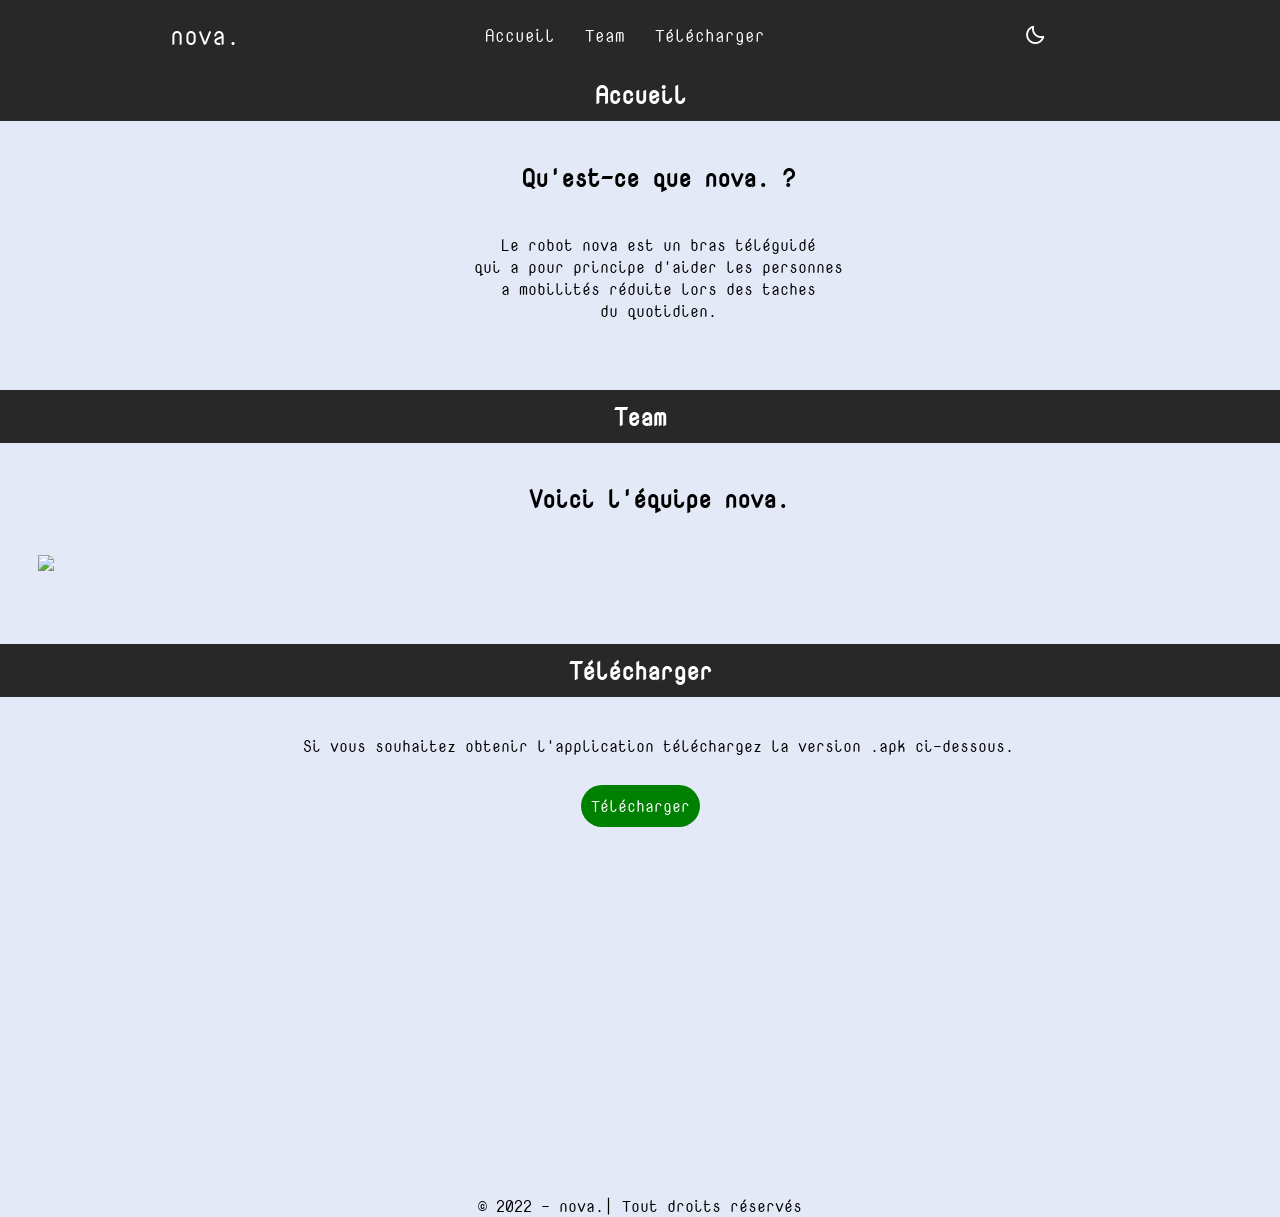
==== index.html @ df14866b "Update all files" ====
<!DOCTYPE html>
<html lang="en">
<head>
    <meta charset="UTF-8">
    <meta http-equiv="X-UA-Compatible" content="IE=edge">
    <meta name="viewport" content="width=device-width, initial-scale=1.0">

    <!-- ===== CSS ===== -->
    <link rel="stylesheet" href="./CSS/style.css">
        
    <!-- ===== Boxicons CSS ===== -->
    <link href='https://unpkg.com/boxicons@2.1.1/css/boxicons.min.css' rel='stylesheet'>

    
</head>
<body>
    <nav>
        <div class="nav-bar">
            <i class='bx bx-menu sidebarOpen' ></i>
            <span class="logo navLogo"><a href="#">nova.</a></span>

            <div class="menu">
                <div class="logo-toggle">
                    <span class="logo"><a href="#">nova.</a></span>
                    <i class='bx bx-x siderbarClose'></i>
                </div>

                <ul class="nav-links">
                    <li><a href="#">Accueil</a></li>
                    <li><a href="#propos">Team</a></li>
                    <li><a href="#download">Télécharger</a></li>
                </ul>
            </div>

            <div class="darkLight-searchBox">
                <div class="dark-light">
                    <i class='bx bx-moon moon'></i>
                    <i class='bx bx-sun sun'></i>
                </div>
                <div class="searchBox">
                    <div class="searchToggle">
                    </div>

                 </div>
            </div>
        </div>
    </nav>

    <section id="accueil">
        <h1 class="section-head">Accueil</h1>
        <h2 class="paragraph-head">Qu'est-ce que nova. ?</h2>
        <p class="paragraph">
            Le robot nova est un bras téléguidé <br> qui a pour principe d'aider les personnes <br> a mobilités réduite lors des taches <br> du quotidien.
        </p>

        
    </section>
    <section id="propos">
        <h1 class="section-head">Team</h1>
        <h2 class="paragraph-head">Voici l'équipe nova.</h2>

        <img src="/Assets/Web/CSS/IMG/killias.png" class="case-team">

    </section>
    
    <section id="download">
        <h1 class="section-head">Télécharger</h1>
        <p class="paragraph">
            Si vous souhaitez obtenir l'application téléchargez la version .apk ci-dessous.
        </p>
        <p class="download-assets"><a href="" class="download-button">Télécharger</a></p>
    </section>

    <footer>
        © 2022 - nova.| Tout droits réservés
    </footer>

<script>

const body = document.querySelector("body"),
      nav = document.querySelector("nav"),
      modeToggle = document.querySelector(".dark-light"),
      searchToggle = document.querySelector(".searchToggle"),
      sidebarOpen = document.querySelector(".sidebarOpen"),
      siderbarClose = document.querySelector(".siderbarClose");

      let getMode = localStorage.getItem("mode");
          if(getMode && getMode === "dark-mode"){
            body.classList.add("dark");
          }


      modeToggle.addEventListener("click" , () =>{
        modeToggle.classList.toggle("active");
        body.classList.toggle("dark");

        
        if(!body.classList.contains("dark")){
            localStorage.setItem("mode" , "light-mode");
        }else{
            localStorage.setItem("mode" , "dark-mode");
        }
      });


    searchToggle.addEventListener("click" , () =>{
        searchToggle.classList.toggle("active");
      });
 
      

sidebarOpen.addEventListener("click" , () =>{
    nav.classList.add("active");
});

body.addEventListener("click" , e =>{
    let clickedElm = e.target;

    if(!clickedElm.classList.contains("sidebarOpen") && !clickedElm.classList.contains("menu")){
        nav.classList.remove("active");
    }
});

</script>

</body>
</html>
---- CSS/style.css ----
/* ===== Google Font Import - Poppins ===== */
@import url('https://fonts.googleapis.com/css2?family=Nova+Mono&display=swap');

*{
    margin: 0;
    padding: 0;
    box-sizing: border-box;
    font-family: 'Nova Mono', monospace;
    transition: all 0.4s ease;;
}


/* ===== Colours ===== */
:root{
    --body-color: #E4E9F7;
    --nav-color: #282828;
    --side-nav: #282828;
    --text-color: #FFF;
    --paragraph-color : #000;
    --search-bar: #F2F2F2;
    --search-text: #010718;
}

body{
    height: 100vh;
    background-color: var(--body-color);
}

body.dark{
    --body-color: #18191A;
    --nav-color: #242526;
    --side-nav: #242526;
    --text-color: #CCC;
    --paragraph-color : #CCC;
    --search-bar: #242526;
}

nav{
    position: fixed;
    top: 0;
    left: 0;
    height: 70px;
    width: 100%;
    background-color: var(--nav-color);
    z-index: 100;
}

body.dark nav{
    border: 1px solid #393838;

}

nav .nav-bar{
    position: relative;
    height: 100%;
    max-width: 1000px;
    width: 100%;
    background-color: var(--nav-color);
    margin: 0 auto;
    padding: 0 30px;
    display: flex;
    align-items: center;
    justify-content: space-between;
}

nav .nav-bar .sidebarOpen{
    color: var(--text-color);
    font-size: 25px;
    padding: 5px;
    cursor: pointer;
    display: none;
}

nav .nav-bar .logo a{
    font-size: 25px;
    font-weight: 500;
    color: var(--text-color);
    text-decoration: none;
}

.menu .logo-toggle{
    display: none;
}

.nav-bar .nav-links{
    display: flex;
    align-items: center;
}

.nav-bar .nav-links li{
    margin: 0 5px;
    list-style: none;
}

.nav-links li a{
    position: relative;
    font-size: 17px;
    font-weight: 400;
    color: var(--text-color);
    text-decoration: none;
    padding: 10px;
}

.nav-links li a::before{
    content: '';
    position: absolute;
    left: 50%;
    bottom: 0;
    transform: translateX(-50%);
    height: 6px;
    width: 6px;
    border-radius: 50%;
    background-color: var(--text-color);
    opacity: 0;
    transition: all 0.3s ease;
}

.nav-links li:hover a::before{
    opacity: 1;
}

.nav-bar .darkLight-searchBox{
    display: flex;
    align-items: center;
}

.darkLight-searchBox .dark-light,
.darkLight-searchBox .searchToggle{
    height: 40px;
    width: 40px;
    display: flex;
    align-items: center;
    justify-content: center;
    margin: 0 5px;
}

.dark-light i,
.searchToggle i{
    position: absolute;
    color: var(--text-color);
    font-size: 22px;
    cursor: pointer;
    transition: all 0.3s ease;
}

.dark-light i.sun{
    opacity: 0;
    pointer-events: none;
}

.dark-light.active i.sun{
    opacity: 1;
    pointer-events: auto;
}

.dark-light.active i.moon{
    opacity: 0;
    pointer-events: none;
}

.searchToggle i.cancel{
    opacity: 0;
    pointer-events: none;
}

.searchToggle.active i.cancel{
    opacity: 1;
    pointer-events: auto;
}

.searchToggle.active i.search{
    opacity: 0;
    pointer-events: none;
}

.searchBox{
    position: relative;
}

.searchBox .search-field{
    position: absolute;
    bottom: -85px;
    right: 5px;
    height: 50px;
    width: 300px;
    display: flex;
    align-items: center;
    background-color: var(--nav-color);
    padding: 3px;
    border-radius: 6px;
    box-shadow: 0 5px 5px rgba(0, 0, 0, 0.1);
    opacity: 0;
    pointer-events: none;
    transition: all 0.3s ease;
}

.searchToggle.active ~ .search-field{
    bottom: -74px;
    opacity: 1;
    pointer-events: auto;
}

.search-field::before{
    content: '';
    position: absolute;
    right: 14px;
    top: -4px;
    height: 12px;
    width: 12px;
    background-color: var(--nav-color);
    transform: rotate(-45deg);
    z-index: -1;
}

.search-field input{
    height: 100%;
    width: 100%;
    padding: 0 45px 0 15px;
    outline: none;
    border: none;
    border-radius: 4px;
    font-size: 14px;
    font-weight: 400;
    color: var(--search-text);
    background-color: var(--search-bar);
}

body.dark .search-field input{
    color: var(--text-color);
}

.search-field i{
    position: absolute;
    color: var(--nav-color);
    right: 15px;
    font-size: 22px;
    cursor: pointer;
}

body.dark .search-field i{
    color: var(--text-color);
}

@media (max-width: 790px) {
    nav .nav-bar .sidebarOpen{
        display: block;
    }

    .menu{
        position: fixed;
        height: 100%;
        width: 320px;
        left: -100%;
        top: 0;
        padding: 20px;
        background-color: var(--side-nav);
        z-index: 100;
        transition: all 0.4s ease;
    }

    nav.active .menu{
        left: -0%;
    }

    nav.active .nav-bar .navLogo a{
        opacity: 0;
        transition: all 0.3s ease;
    }

    .menu .logo-toggle{
        display: block;
        width: 100%;
        display: flex;
        align-items: center;
        justify-content: space-between;
    }

    .logo-toggle .siderbarClose{
        color: var(--text-color);
        font-size: 24px;
        cursor: pointer;
    }

    .nav-bar .nav-links{
        flex-direction: column;
        padding-top: 30px;
    }

    .nav-links li a{
        display: block;
        margin-top: 20px;
    }
}

.section-head{
    margin-top: 1.8cm;
    background-color: var(--nav-color);
    color: var(--text-color);
    padding: 10px 5px;
    text-align: center;
}
.paragraph{
    margin-top: 1cm;
    margin-left: 1cm;
    color: var(--paragraph-color);
    text-align: center;
}
.paragraph-head{
    margin-left: 1cm;
    margin-top: 1cm;
    padding: 2px;
    color: var(--paragraph-color);
    text-align: center;
}

.case-team{
    width: 200px;
    margin-left: 1cm;
    margin-top: 1cm;
    transition: 0.5s;
}
.case-team:hover{
    transition: 0.5s;
    transform: scale(1.03);
}

.download-button{
    text-align: center;
    margin-top: 1cm;
    color: var(--text-color);
    background: green;
    padding: 10px 10px;
    border-radius: 60px;
    text-decoration: none;
    transition: 0.4s;
}
.download-assets:hover{
    transform: scale(1.03);
}

.download-assets{
    text-align: center;
    margin-top: 1cm;
}


footer{
    margin-top: 10cm;
    text-align: center;
    color: var(--paragraph-color);
}
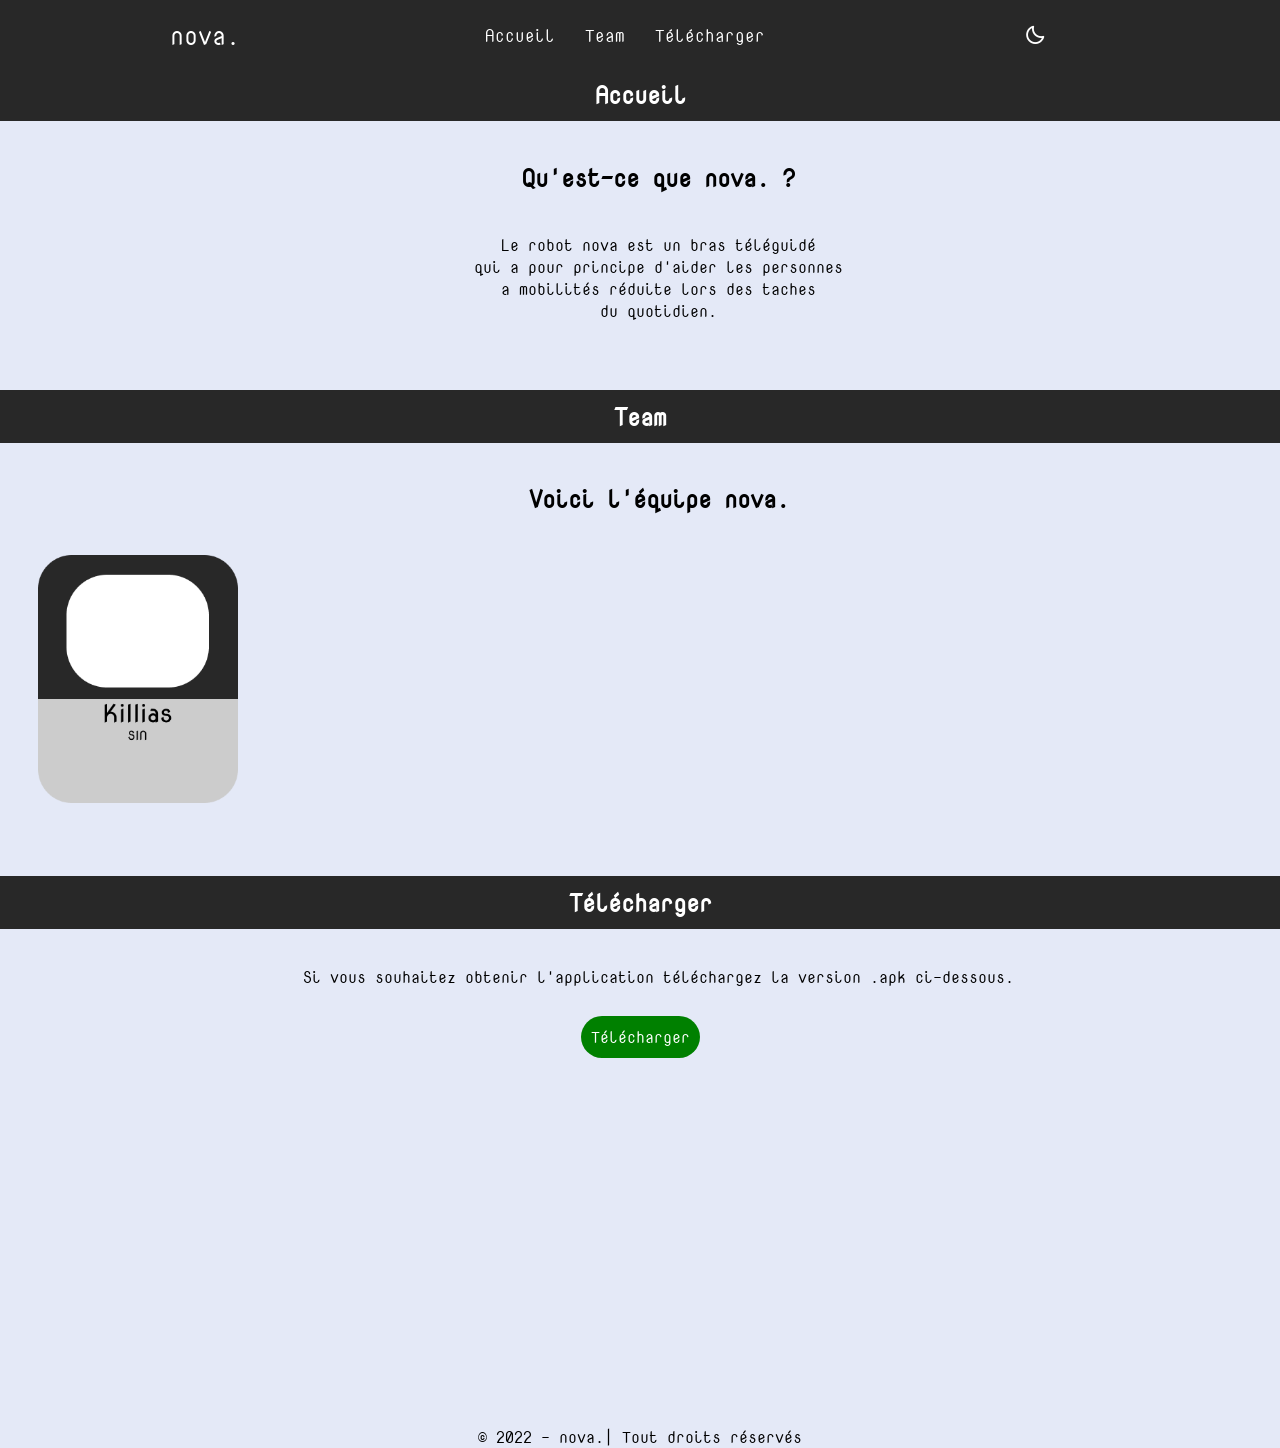
==== commit c18a4b82: "update index.html" ====
--- a/index.html
+++ b/index.html
@@ -59,7 +59,7 @@
         <h1 class="section-head">Team</h1>
         <h2 class="paragraph-head">Voici l'équipe nova.</h2>
 
-        <img src="/Assets/Web/CSS/IMG/killias.png" class="case-team">
+        <img src="./CSS/IMG/killias.png" class="case-team">
 
     </section>
     
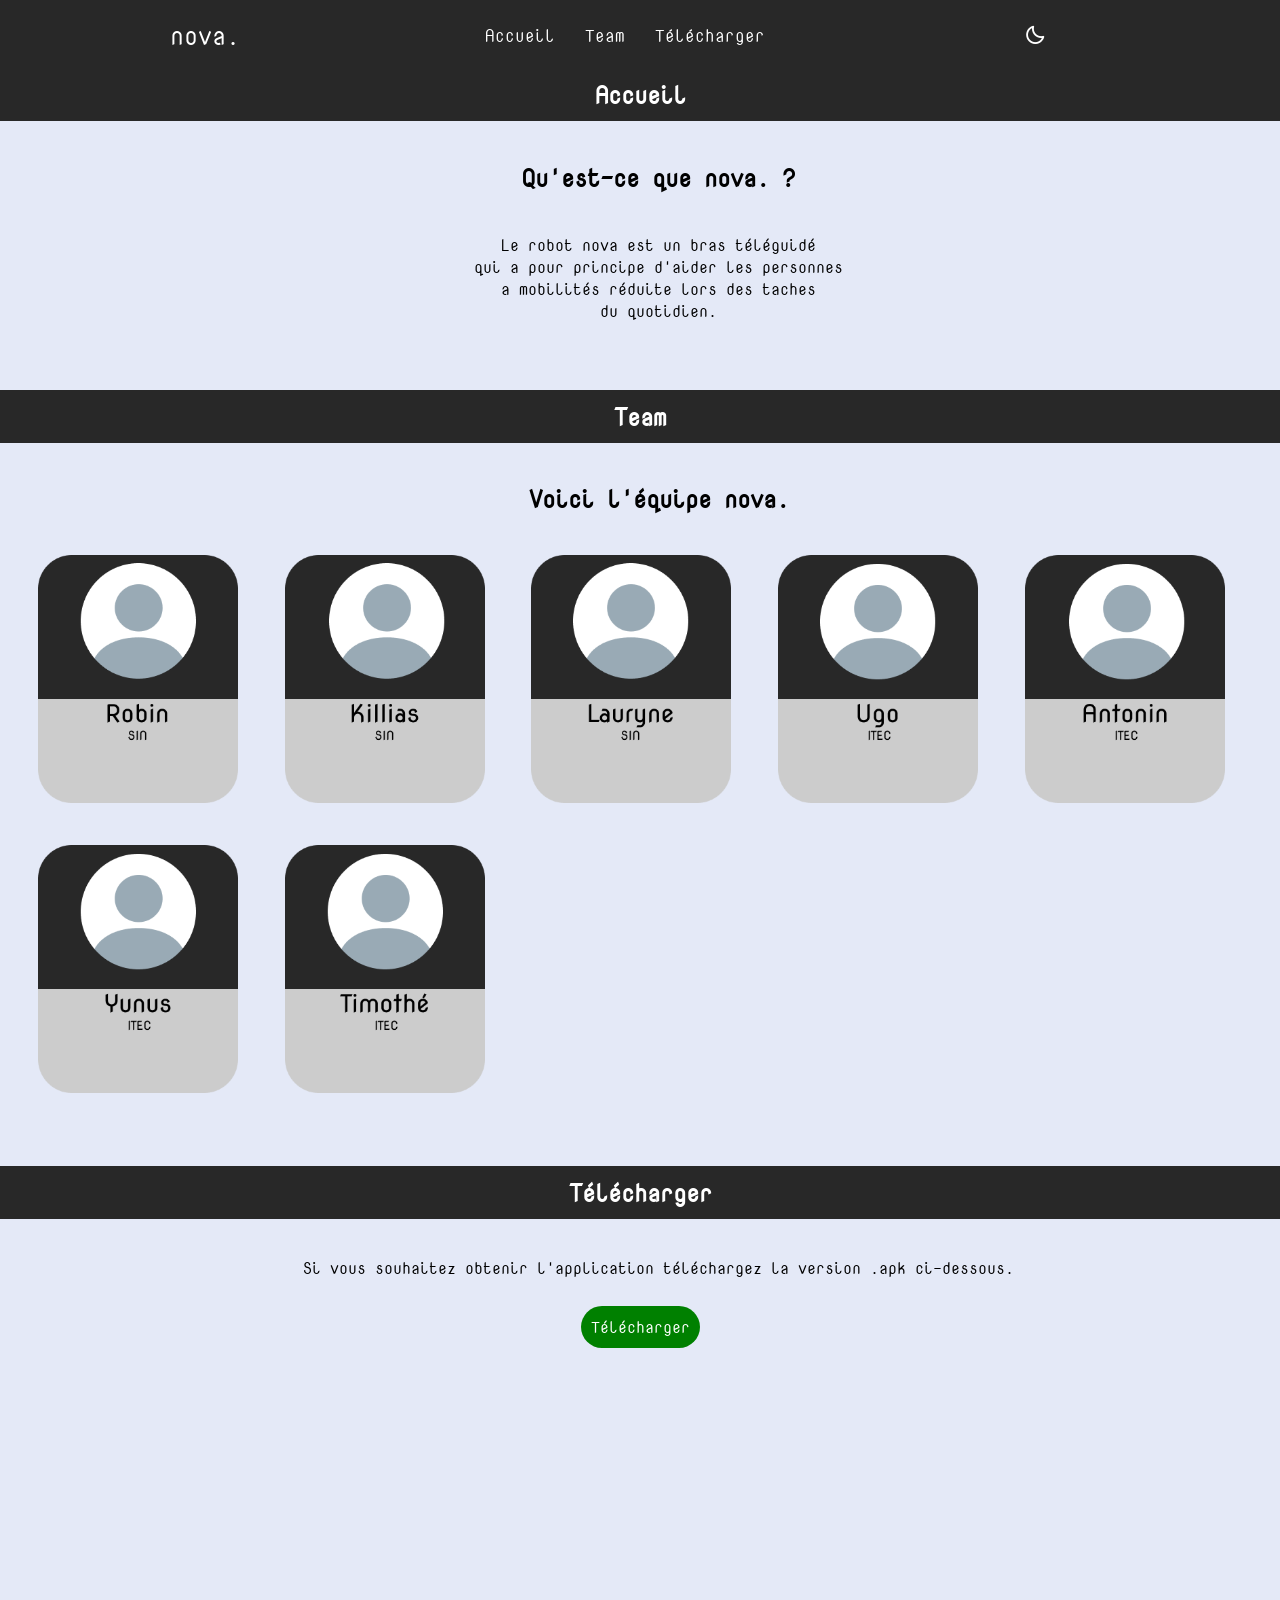
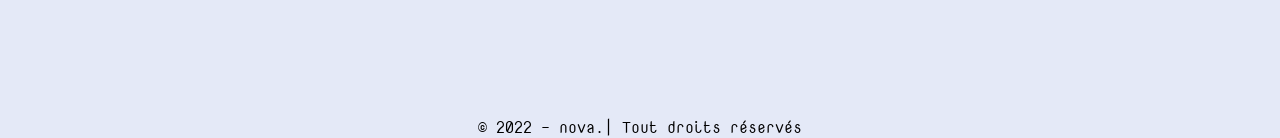
==== commit 952c4b33: "Update : 2 issues fixed 1.1 - New design to import 2.2 - Profile case for each employee" ====
--- a/index.html
+++ b/index.html
@@ -59,7 +59,13 @@
         <h1 class="section-head">Team</h1>
         <h2 class="paragraph-head">Voici l'équipe nova.</h2>
 
+        <img src="./CSS/IMG/robin.png" class="case-team">
         <img src="./CSS/IMG/killias.png" class="case-team">
+        <img src="./CSS/IMG/lauryne.png" class="case-team">
+        <img src="./CSS/IMG/ugo.png" class="case-team">
+        <img src="./CSS/IMG/antonin.png" class="case-team">
+        <img src="./CSS/IMG/yunus.png" class="case-team">
+        <img src="./CSS/IMG/timothé.png" class="case-team">
 
     </section>
     
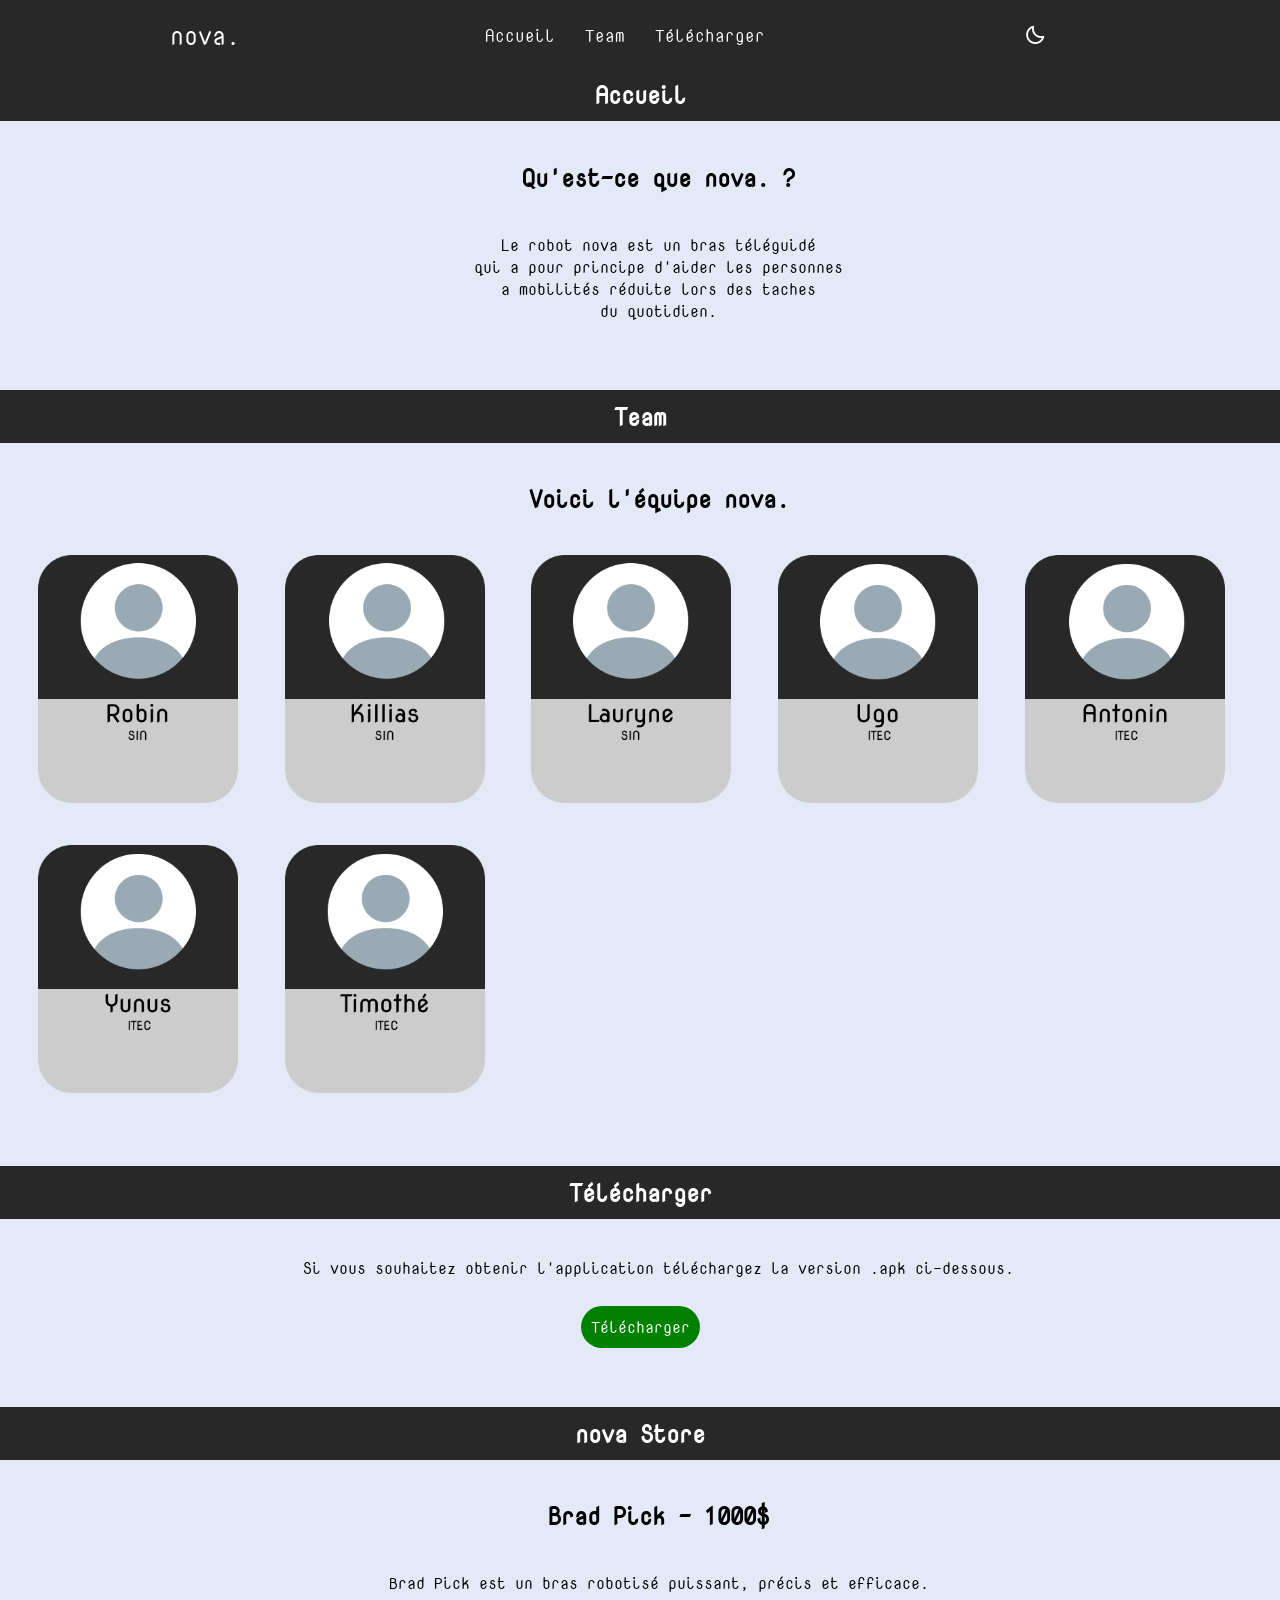
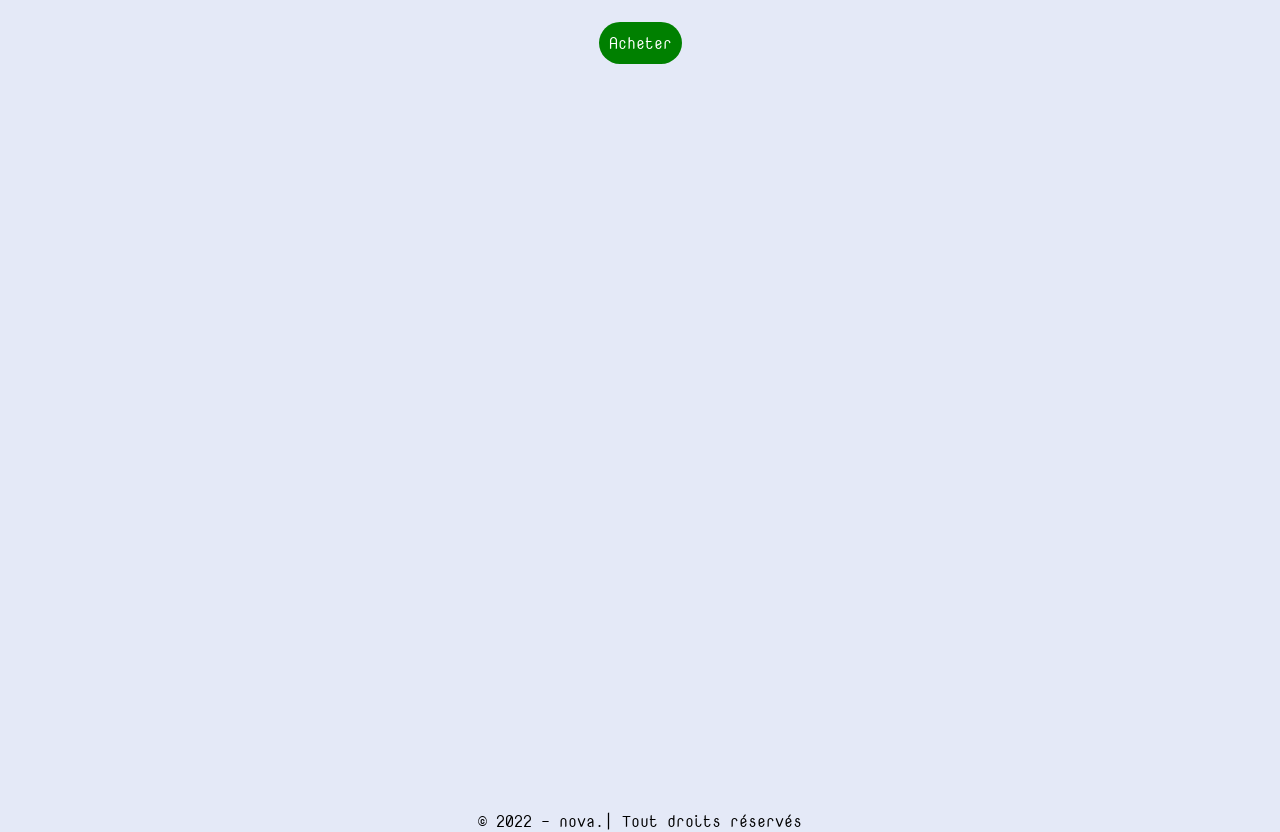
==== commit 07a3fda9: "Update : BETA v0.07 News:  Store section" ====
--- a/index.html
+++ b/index.html
@@ -77,6 +77,16 @@
         <p class="download-assets"><a href="" class="download-button">Télécharger</a></p>
     </section>
 
+    <section id="store">
+        <h1 class="section-head">nova Store</h1>
+        <h2 class="paragraph-head">Brad Pick - 1000$</h2>
+        <p class="paragraph">
+           Brad Pick est un bras robotisé puissant, précis et efficace.
+        </p>
+        <p class="download-assets"><a href="" class="download-button">Acheter</a></p>
+
+    </section>
+
     <footer>
         © 2022 - nova.| Tout droits réservés
     </footer>
--- a/CSS/style.css
+++ b/CSS/style.css
@@ -344,8 +344,9 @@
 }
 
 
+
 footer{
-    margin-top: 10cm;
+    margin-top: 20cm;
     text-align: center;
     color: var(--paragraph-color);
 }
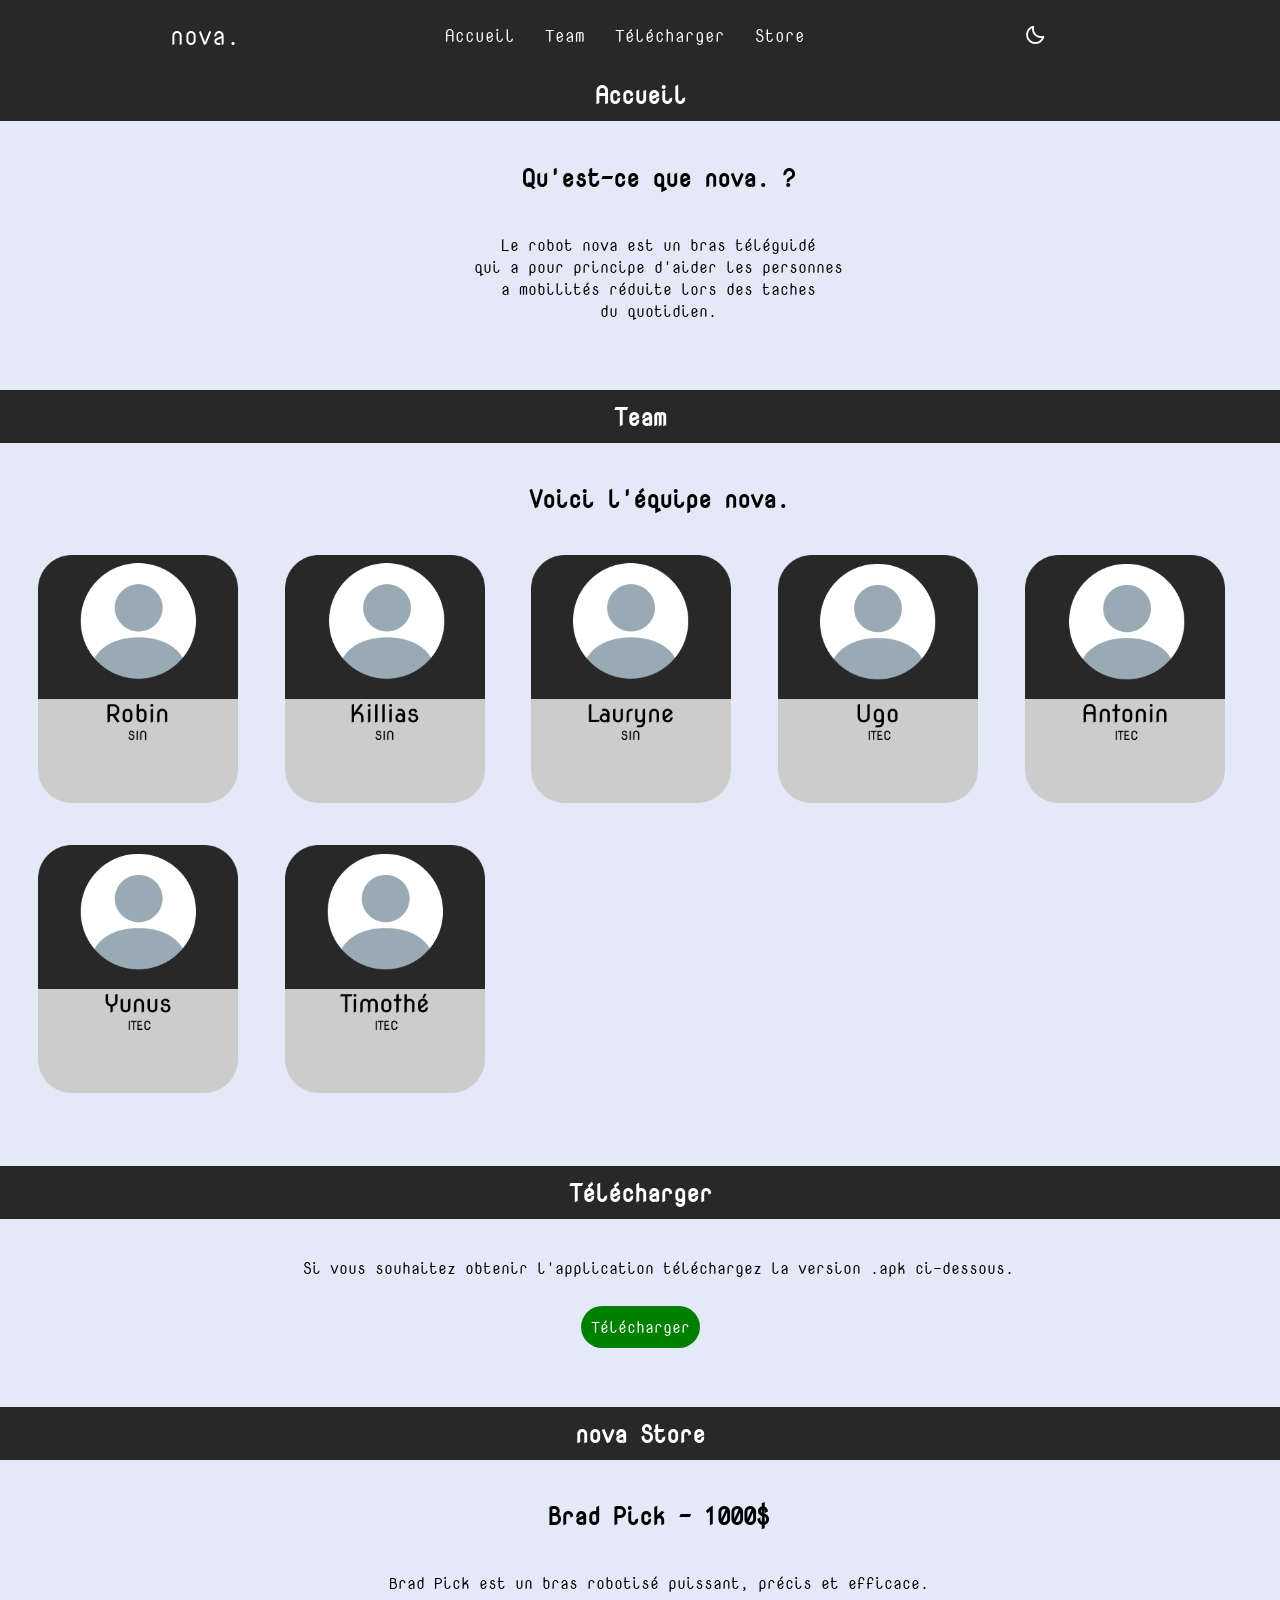
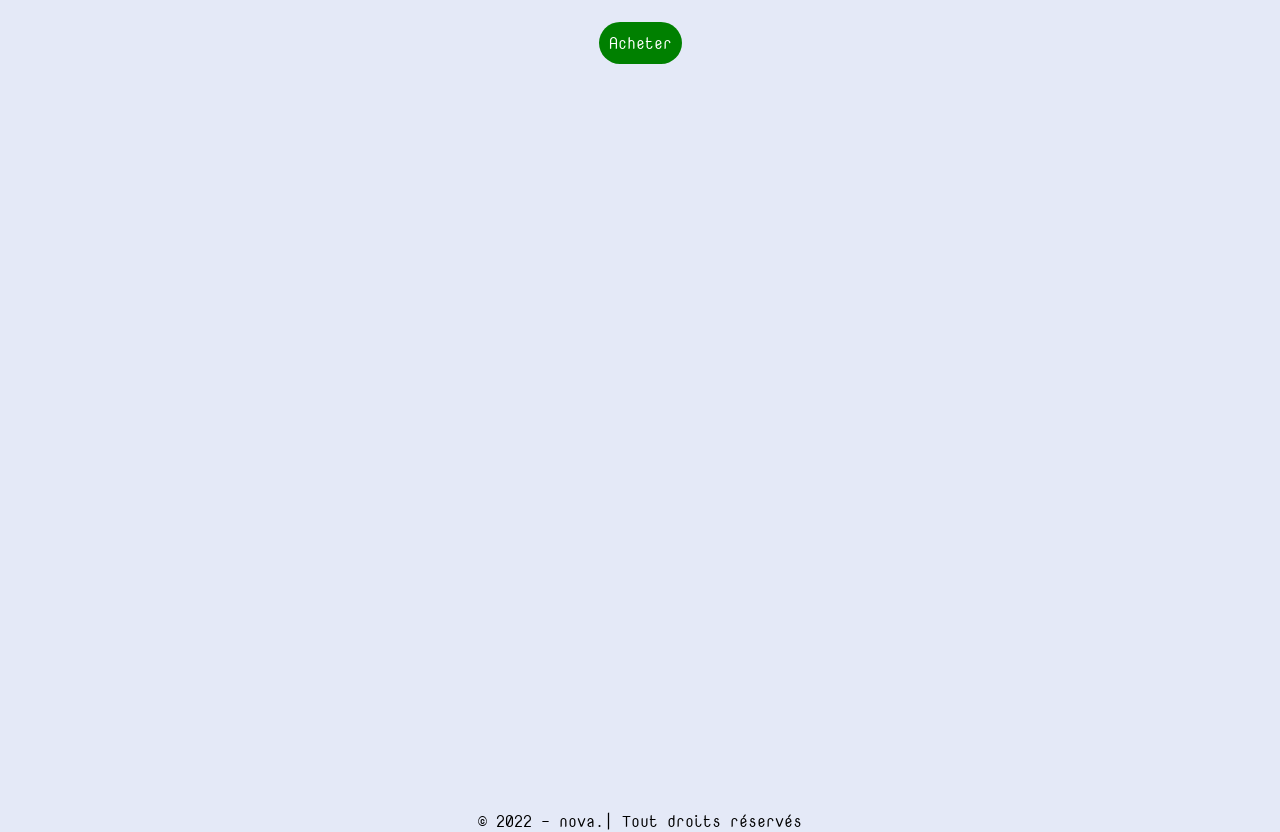
==== commit a8e73212: "Update : BETA v0.08 News :  Store button" ====
--- a/index.html
+++ b/index.html
@@ -29,6 +29,7 @@
                     <li><a href="#">Accueil</a></li>
                     <li><a href="#propos">Team</a></li>
                     <li><a href="#download">Télécharger</a></li>
+                    <li><a href="#download">Store</a></li>
                 </ul>
             </div>
 
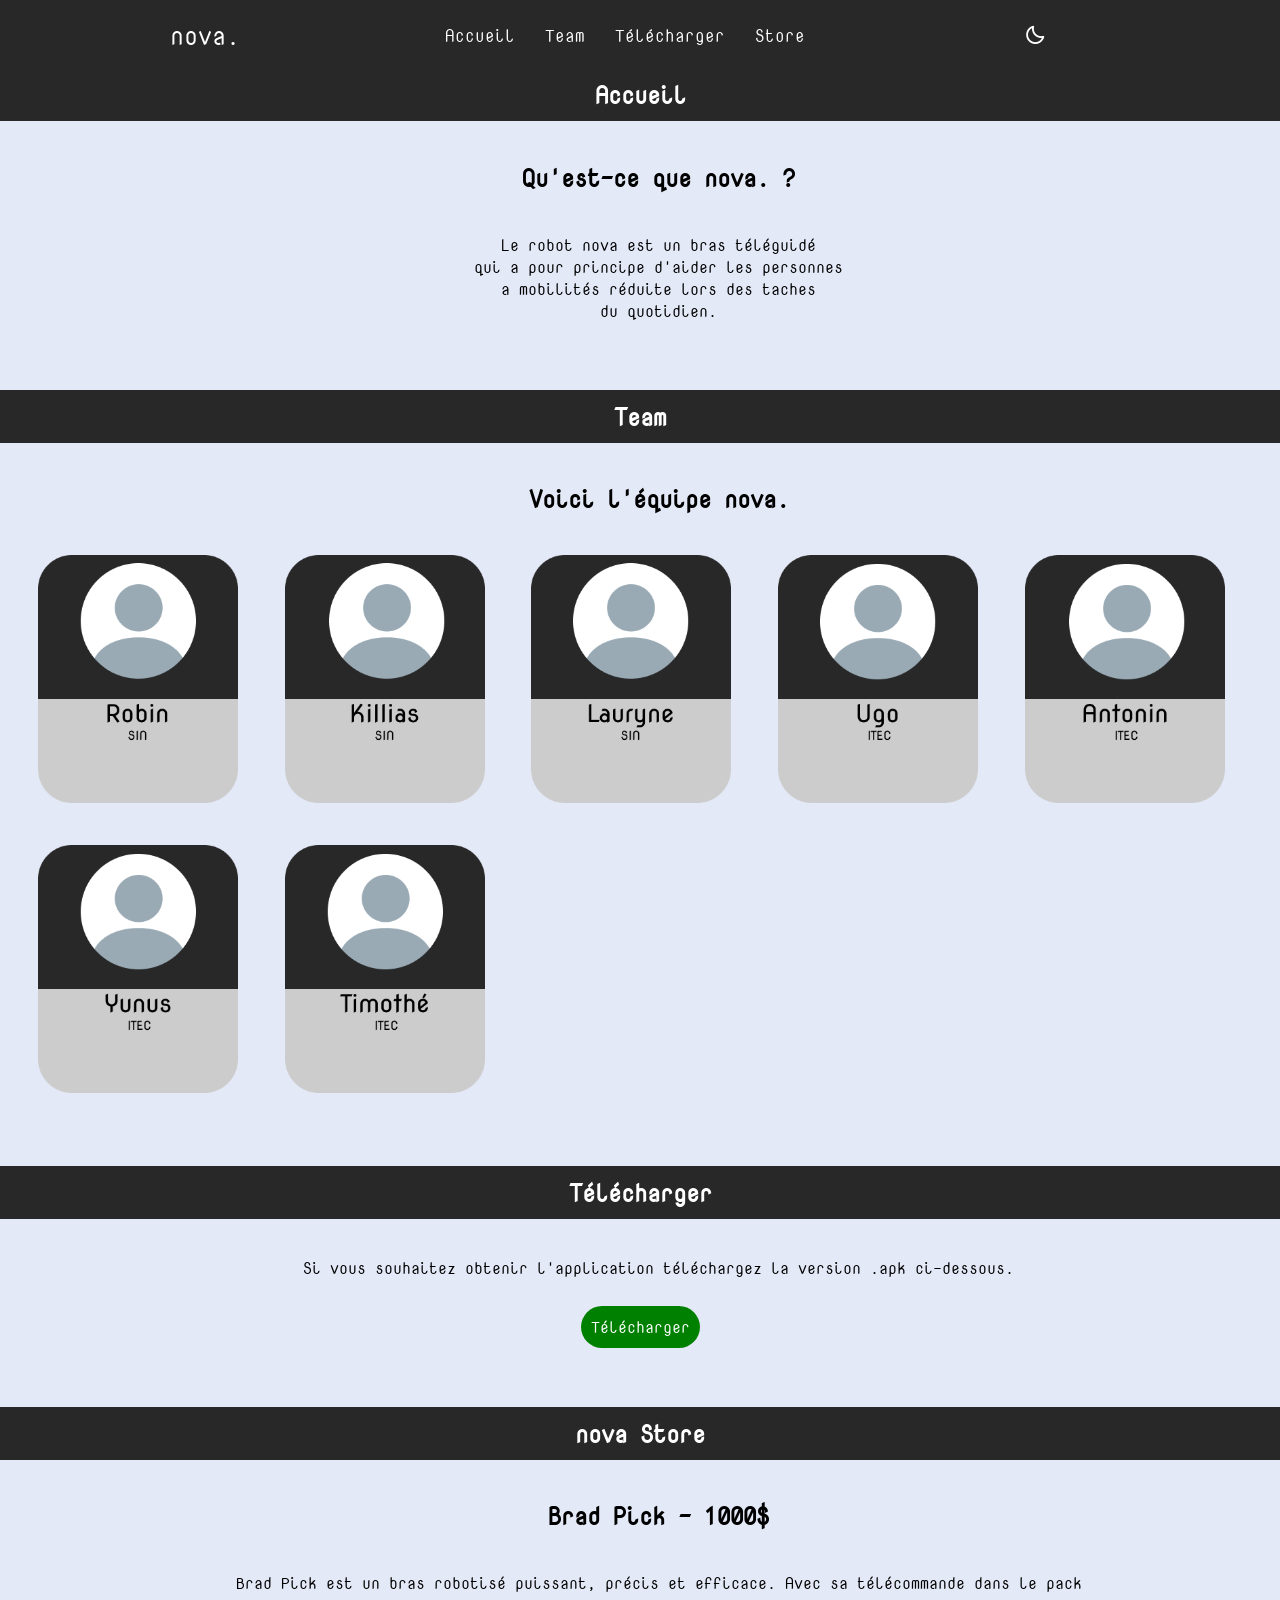
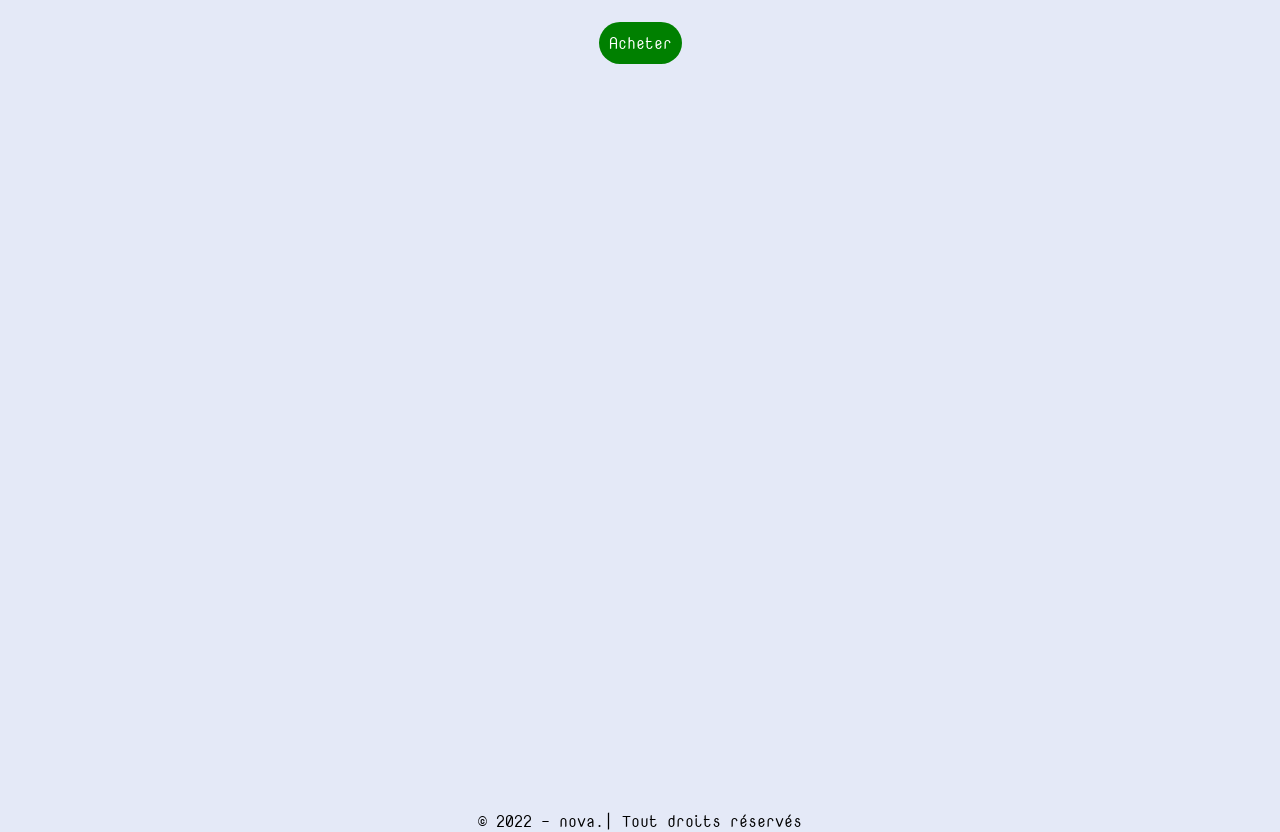
==== commit 0c5921d7: "Update : BETA v0.09 News :  Sentences added" ====
--- a/index.html
+++ b/index.html
@@ -82,7 +82,7 @@
         <h1 class="section-head">nova Store</h1>
         <h2 class="paragraph-head">Brad Pick - 1000$</h2>
         <p class="paragraph">
-           Brad Pick est un bras robotisé puissant, précis et efficace.
+           Brad Pick est un bras robotisé puissant, précis et efficace. Avec sa télécommande dans le pack
         </p>
         <p class="download-assets"><a href="" class="download-button">Acheter</a></p>
 
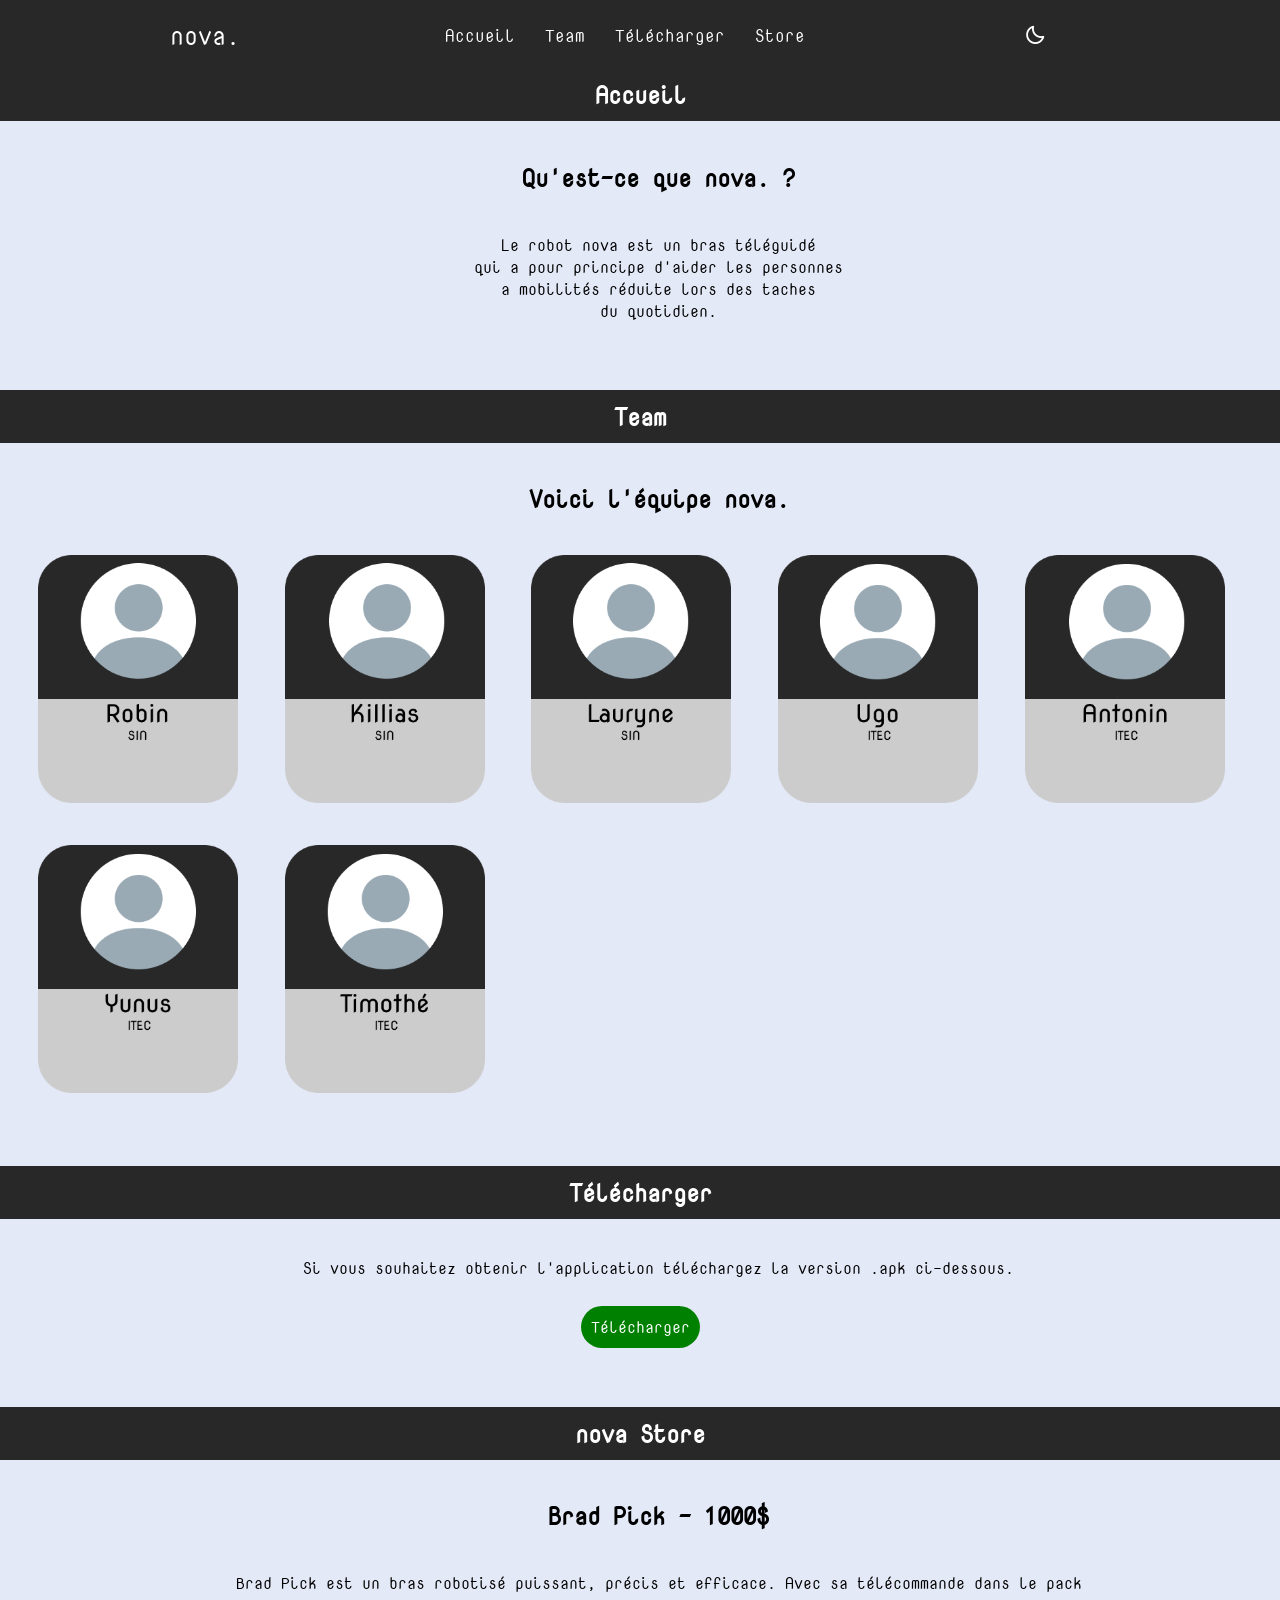
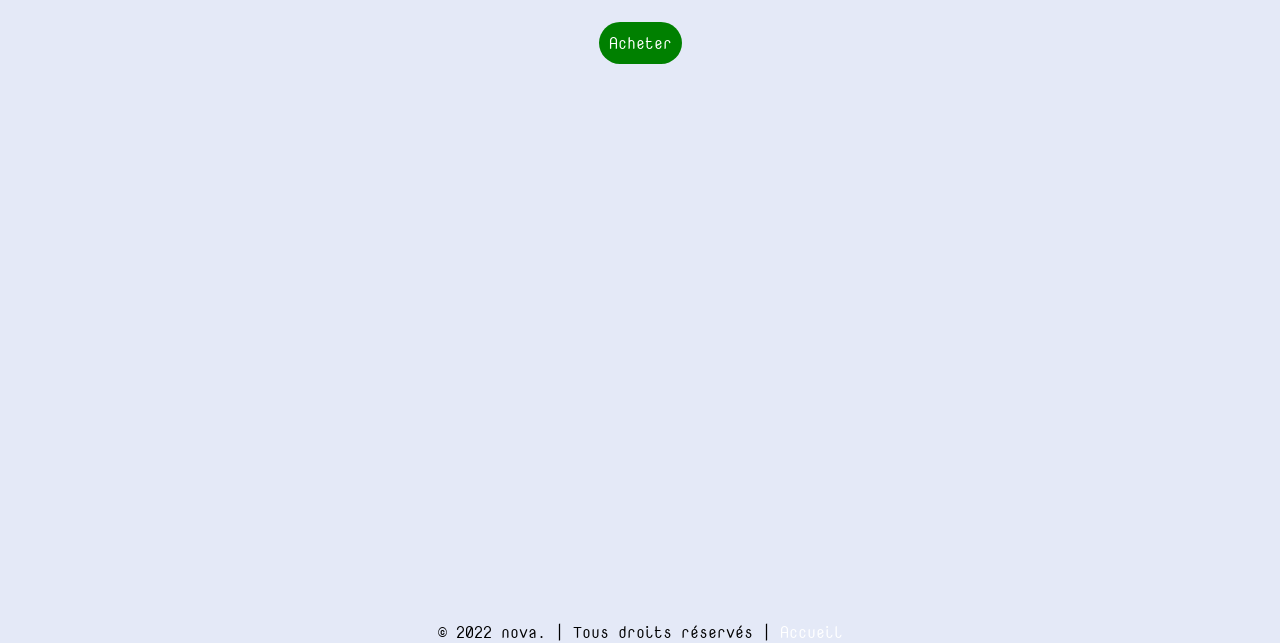
==== commit 23c3fbaa: "Update : BETA v0.1 News : New footer." ====
--- a/index.html
+++ b/index.html
@@ -29,7 +29,7 @@
                     <li><a href="#">Accueil</a></li>
                     <li><a href="#propos">Team</a></li>
                     <li><a href="#download">Télécharger</a></li>
-                    <li><a href="#download">Store</a></li>
+                    <li><a href="#store">Store</a></li>
                 </ul>
             </div>
 
@@ -89,7 +89,7 @@
     </section>
 
     <footer>
-        © 2022 - nova.| Tout droits réservés
+        © 2022 nova. | Tous droits réservés | <a href="#" class="footer-button">Accueil</a>
     </footer>
 
 <script>
--- a/CSS/style.css
+++ b/CSS/style.css
@@ -346,7 +346,15 @@
 
 
 footer{
-    margin-top: 20cm;
+    margin-top: 15cm;
+    margin-bottom: 1cm;
     text-align: center;
     color: var(--paragraph-color);
 }
+.footer-button{
+    text-decoration: none;
+    color : var(--text-color);
+}
+.footer-button:hover{
+    text-decoration: underline;
+}
